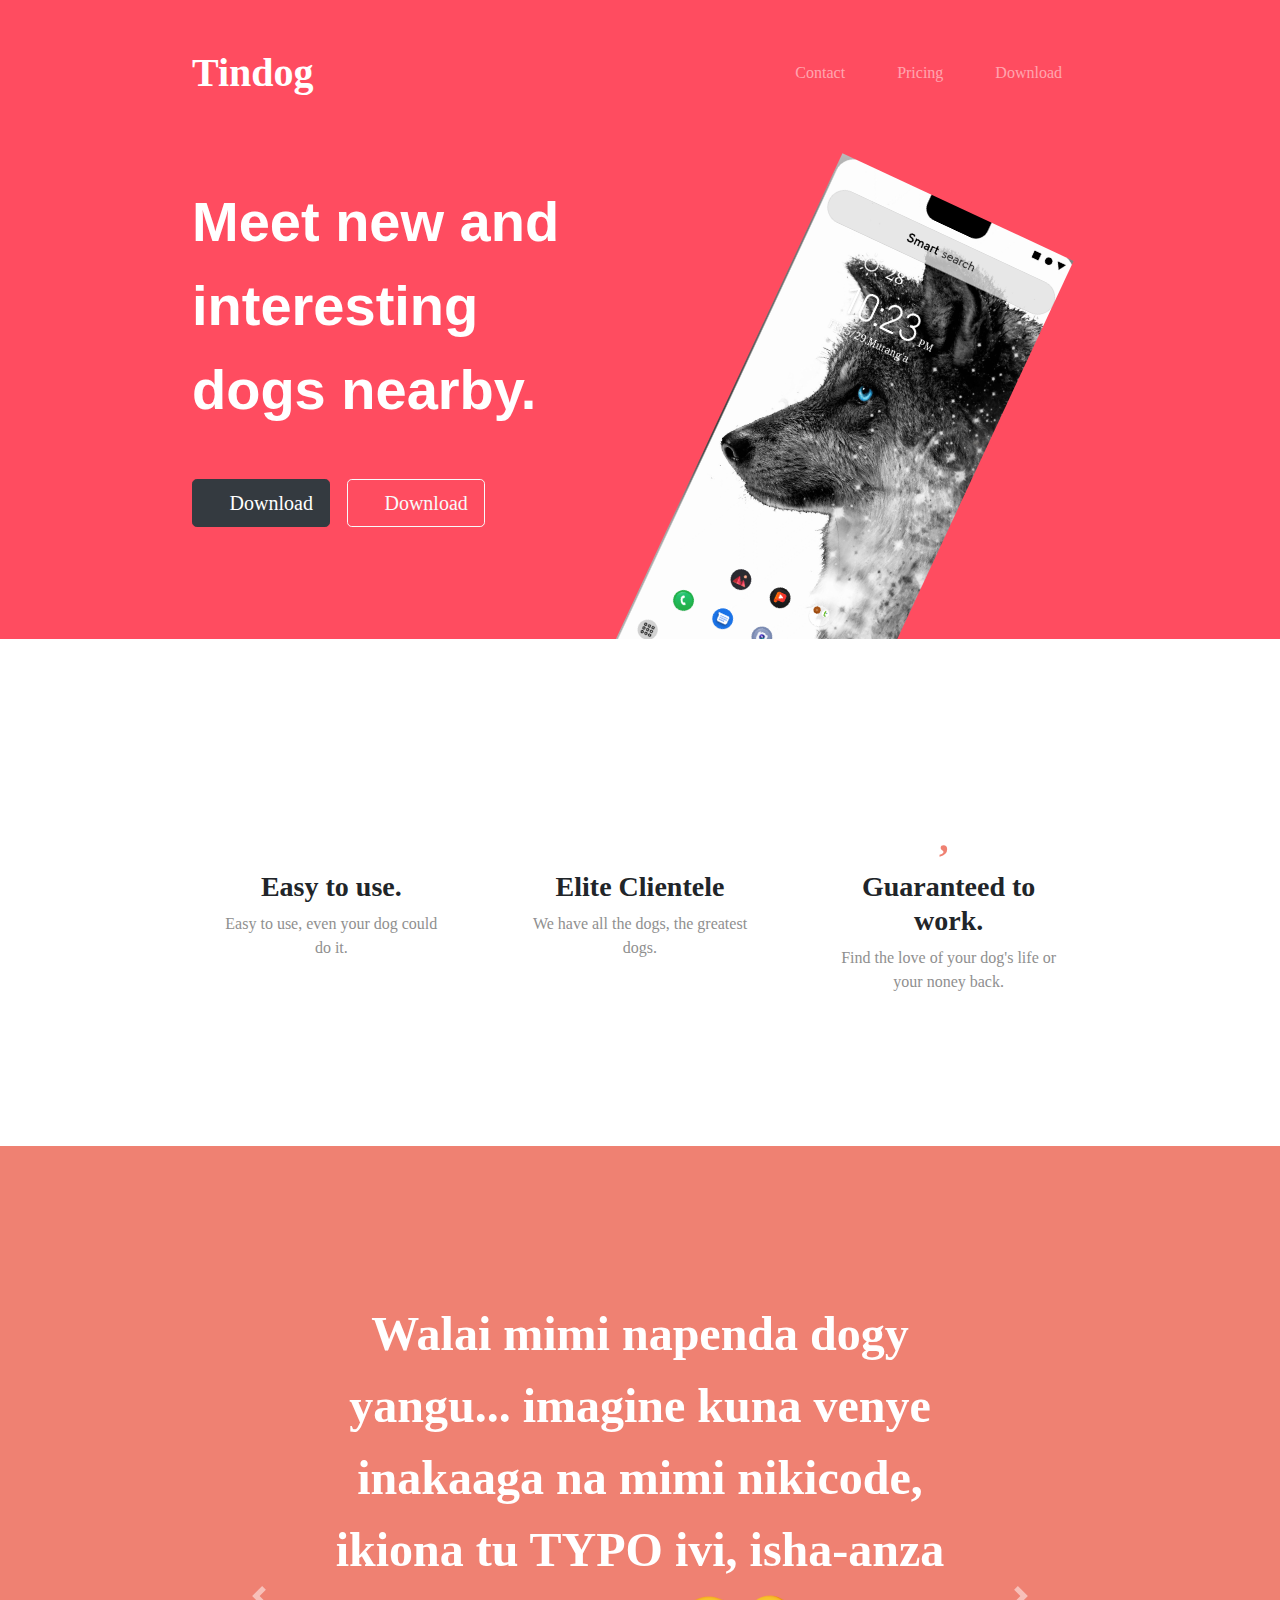
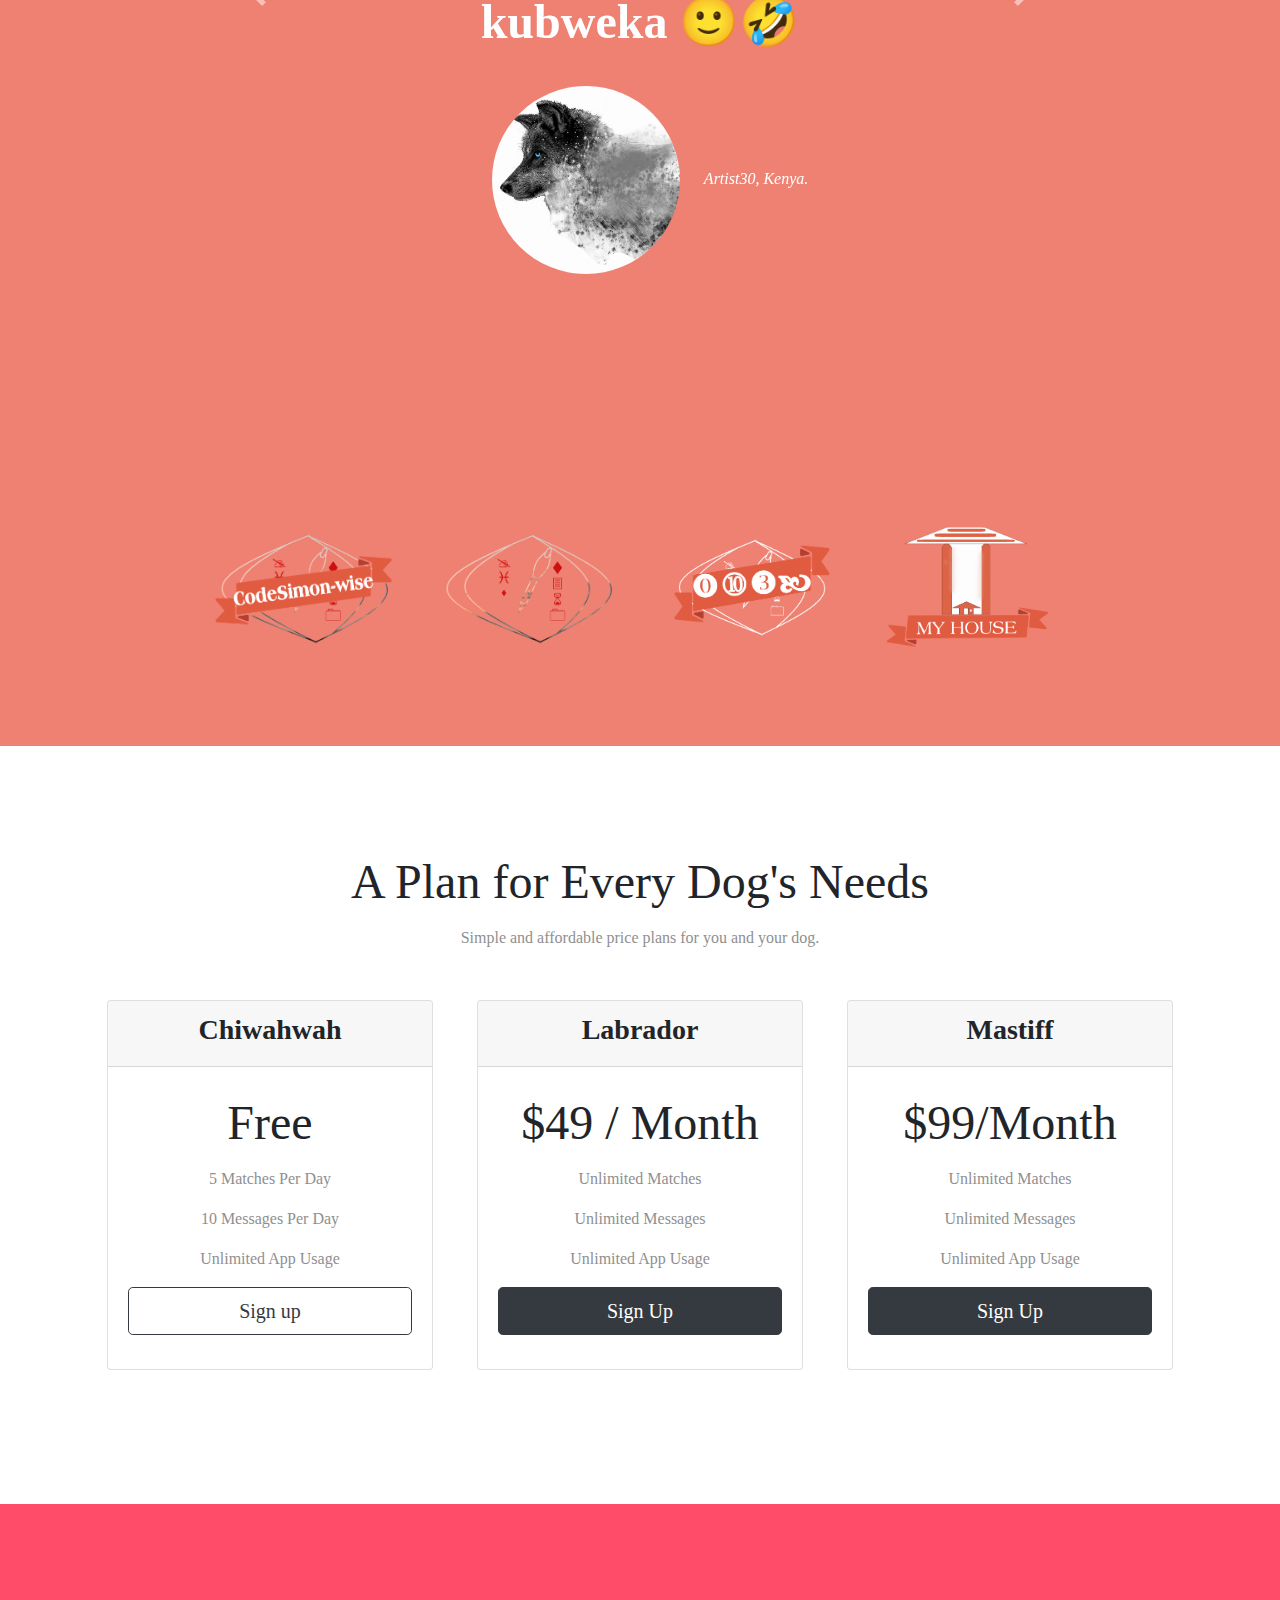
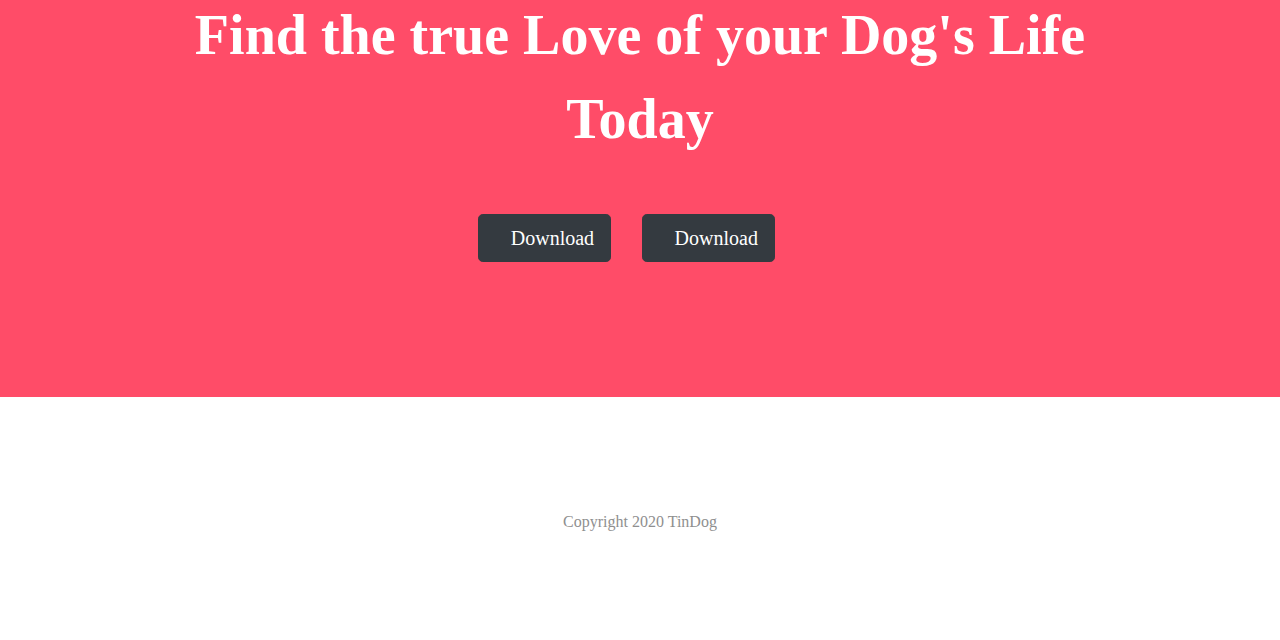
==== index.html @ 1082e6cc "First commit" ====
<!DOCTYPE html>
<html>

<head>
    <!-- Required meta tags -->
    <meta charset="utf-8">
    <meta name="viewport" content="width=device-width, intial-scale=1, shrink-to-fit=no">
    <title>tinDog</title>

    <!-- Bootstrap css -->
    <link href="https://stackpath.bootstrapcdn.com/font-awesome/4.7.0/css/font-awesome.min.css" rel="stylesheet" integrity="sha384-wvfXpqpZZVQGK6TAh5PVlGOfQNHSoD2xbE+QkPxCAFlNEevoEH3Sl0sibVcOQVnN" crossorigin="anonymous">
    <link rel="stylesheet" type="text/css" href="css/bootstrap.min.css">
    <!-- fontawesome icons link here -->
    <link rel="stylesheet" href="file:///home/simon/Desktop/web%20development/resources/fontawesome-free-5.15.2-web/css/all.css">
    <link rel="stylesheet" type="text/css" href="css/styles.css">

</head>

<body>

    <section id="title">
        <div class="container-fluid">

            <!-- Nav Bar -->

            <nav class="navbar navbar-expand-lg navbar-dark">

                <a href="#" class="navbar-brand">Tindog</a>

                <button class="navbar-toggler" type="button" data-toggle="collapse" data-target="#navbarTogglerDemo02" aria-controls="navbarTogglerDemo02" aria-expanded="false" aria-label="Toggle navigation">
                <span class="navbar-toggler-icon"></span>
            </button>

                <div class="collapse navbar-collapse" id="navbarTogglerDemo02">

                    <ul class="navbar-nav ml-auto">
                        <li class="nav-item">
                            <a href="#footer" class="nav-link">Contact</a>
                        </li>
                        <li class="nav-item">
                            <a href="#pricing" class="nav-link">Pricing</a>
                        </li>
                        <li class="nav-item">
                            <a href="#cta" class="nav-link">Download</a>
                        </li>
                    </ul>
                </div>
            </nav>

            <!-- Title -->
            <div class="row">
                <div class="col-lg-6">
                    <h1 class="firstTextLine">Meet new and interesting dogs nearby.</h1>
                    <button type="button" class="btn btn-dark btn-lg" class="download-button"><span class="fas fa-apple"></span> Download</button>
                    <button type="button" class="btn btn-outline-light btn-lg" class="download-button"><i class="fas fa-android"></i> Download</button>
                </div>

                <div class="col-lg-6">
                    <img class="title-image" src="images/samsungS21.png" alt="Samsung-S20">
                </div>

            </div>
        </div>

    </section>

    <!-- Features -->

    <section class="features">

        <div class="row">

            <div class="feature-box col-lg-4">
                <i class="icon fas fa-check-circle fa-4x"></i>
                <h3>Easy to use.</h3>
                <p>Easy to use, even your dog could do it.</p>
            </div>

            <div class="feature-box col-lg-4">
                <i class="icon fas fa-bullseye fa-4x"></i>
                <h3>Elite Clientele</h3>
                <p>We have all the dogs, the greatest dogs.</p>

            </div>
            <div class="feature-box col-lg-4">
                <i class="icon fas fa-heart fa-4x"></i>
                <h3>Guaranteed to work.</h3>
                <p>Find the love of your dog's life or your noney back.</p>
            </div>

        </div>

    </section>

    <!-- Testimonials -->

    <section id="testimonials">

        <div id="testimonial-carousel" class="carousel slide" data-ride="false">
            <div class="carousel-inner">
                <div class="carousel-item active">
                    <h2 class="neno">Walai mimi napenda dogy yangu... imagine kuna venye inakaaga na mimi nikicode, ikiona tu TYPO ivi, isha-anza kubweka 🙂🤣</h2>
                    <img class="dog1" src="images/dog1.jpg" alt="Dog-profile">
                    <em>Artist30, Kenya.</em>
                </div>

                <div class="carousel-item">
                    <h2 class="neno">Sasa mimi yangu ni bug-hunter, ikionaga tu ka-bug kwa CODE yangu ivi isha-anza kuteta!! 😎😎</h2>
                    <img class="dog1" src="images/dog6.jpg" alt="Dog-profile">
                    <em>Allan-dev, Kenya.</em>
                </div>

                <div class="carousel-item">
                    <h2 class="neno">Budah! mimi Dog yangu inakuwaga mziih. Kuna venye injuanga kunusa ka TOKEN inadai-isha man, kwanza meter ikiread to below 1.0 KW dogi haina amani 😂😂</h2>
                    <img class="dog1" src="images/dog7.jpg" alt="Dog-profile">
                    <em>Wolfstreet-63, Kenya.</em>
                </div>

                <div class="carousel-item">
                    <h2 class="neno">Sasa wagu inakuwaga kama wochi. Mtu akibisha tu mlango ivi CODE ikirun, kuna venye doggi yangu huwatoanisha mbaya saanah! 😎😎</h2>
                    <img class="dog1" src="images/dog8.jpg" alt="Dog-profile">
                    <em>Dr. Mich, Kenya.</em>
                </div>

                <div class="carousel-item">
                    <h2 class="neno">Doggi yangu nayo haitambuangi. but kuna venye huwa inanice saana CODE ikirun bila bug 😉😉</h2>
                    <img class="dog1" src="images/dog9.jpg" alt="Dog-profile">
                    <em>Shadow-Walker, Kenya.</em>
                </div>
            </div>

            <!-- Buttons -->

            <a class="carousel-control-prev" href="#testimonial-carousel" role="button" data-slide="prev">
                <span class="carousel-control-prev-icon"></span>
            </a>

            <a class="carousel-control-next" href="#testimonial-carousel" role="button" data-slide="next">
                <span class="carousel-control-next-icon"></span>
            </a>
        </div>

    </section>

    <!-- Press -->

    <section id="press">
        <img class="press-logo" src="images/codesimonwiselogo.png" alt="codesimonwiselogo">
        <img class="press-logo" src="images/symologo.png" alt="symologo">
        <img class="press-logo" src="images/sitelg.png" alt="sitelogo">
        <img class="press-logo" src="images/DONE.png" alt="">
    </section>

    <!-- Pricing -->

    <section id="pricing">

        <h2>A Plan for Every Dog's Needs</h2>
        <p>Simple and affordable price plans for you and your dog.</p>

        <div class="row">
            <!-- <div class="card-deck"> -->
            <div class="pricing-column col-lg-4 col-md-6">
                <div class="card">
                    <div class="card-header">
                        <h3>Chiwahwah</h3>
                    </div>
                    <div class="card-body">
                        <h2>Free</h2>
                        <p>5 Matches Per Day</p>
                        <p>10 Messages Per Day</p>
                        <p>Unlimited App Usage</p>
                        <button class="btn btn-lg btn-block btn-outline-dark" types="button">Sign up</button>

                    </div>
                </div>
            </div>

            <!-- Second-card -->
            <div class="pricing-column col-lg-4 col-md-6">

                <div class="card">
                    <div class="card-header">
                        <h3> Labrador</h3>
                    </div>
                    <div class="card-body">
                        <h2>$49 / Month</h2>
                        <p>Unlimited Matches</p>
                        <p>Unlimited Messages</p>
                        <p>Unlimited App Usage</p>
                        <button class="btn btn-lg btn-block btn-dark" type="button">Sign Up</button>
                    </div>
                </div>
            </div>

            <!-- third-card -->
            <div class="pricing-column col-lg-4">

                <div class="card">
                    <div class="card-header">
                        <h3>Mastiff</h3>
                    </div>
                    <div class="card-body">
                        <h2>$99/Month</h2>
                        <p>Unlimited Matches</p>
                        <p>Unlimited Messages</p>
                        <p>Unlimited App Usage</p>
                        <button class="btn btn-lg btn-block btn-dark" type="button">Sign Up</button>
                    </div>
                </div>
            </div>
            <!-- </div> -->
        </div>

    </section>

    <!-- Call to Action -->

    <section id="cta">
        <h3 class="cta-heading">Find the true Love of your Dog's Life Today</h3>
        <button class="btn btn-lg btn-dark" class="download-button" type="button"><span class="fas fa-apple"></span>Download</button>
        <button class="btn btn-lg btn-dark" class="download-button" type="button"><span class="fas fa-android"></span>Download</button>

    </section>

    <!-- Footer -->

    <footer id="footer">
        <i class="social-icon fab fa-facebook-f"></i>
        <i class="social-icon fab fa-twitter"></i>
        <i class="social-icon fab fa-instagram"></i>
        <i class="social-icon fab fa-envelope"></i>
        <p>Copyright 2020 TinDog</p>

    </footer>

    <!-- Optional JavaScript -->
    <!-- In the order; jQuery, popper.js bootstrap js-->
    <script src="js/bootstrap.min.js"></script>
    <script src="js/jquery.slim.min.js"></script>
    <script src="js/bootstrap.bundle.min.js"></script>
    <script src="js/tether.min.js"></script>
    <script src="js/fontawesome.js"></script>
</body>

</html>
---- css/styles.css ----
body {
    font-family: "Montserrat";
}

h2 {
    font-family: "Montserrat-Bold";
    font-size: 3rem;
    line-height: 1.5;
}

h3 {
    font-family: "Montserrat-Bold";
    font-weight: bolder;
}

p {
    color: #8f8f8f;
}

#title {
    background-color: #ff4c60;
    color: #fff;
    /* font-weight: bolder; */
}


/* Headings */

.firstTextLine {
    font-family: -apple-system, BlinkMacSystemFont, 'Segoe UI', Roboto, Oxygen, Ubuntu, Cantarell, 'Open Sans', 'Helvetica Neue', sans-serif;
    font-size: 3.5rem;
    line-height: 1.5;
    font-weight: bolder;
    padding: 0 0 4% 0;
}

.neno {
    font-weight: bolder;
}

.container-fluid {
    padding: 3% 15% 7%;
}


/* Navigation-bar */

.navbar {
    padding: 0 0 4.5rem;
}

.navbar-brand {
    font-size: 2.5rem;
    font-weight: bold;
}

.nav-item {
    padding: 0 18px;
}

.nav-link {
    font-family: "Montserrat-Light";
    font-weight: 1.2rem;
}

.btn {
    margin: 5% 3% 5% 0;
}

.title-image {
    width: 55%;
    transform: rotate(25deg);
    -webkit-transform: rotate(25deg);
    -moz-transform: rotate(25deg);
    -ms-transform: rotate(25deg);
    -o-transform: rotate(25deg);
    position: absolute;
    right: 30%;
}


/* Features */

.features {
    padding: 7% 15%;
    background-color: #fff;
    z-index: 1;
    position: relative;
}

.feature-box {
    text-align: center;
    padding: 5%;
}

.icon {
    color: #ef8172;
    margin-bottom: 1rem;
}

.icon:hover {
    color: #ff4c68;
}


/* Testimonials */

#testimonials {
    padding: 7% 15%;
    text-align: center;
    background-color: #ef8172;
    color: #fff;
}

.dog1 {
    width: 30%;
    border-radius: 100%;
    -webkit-border-radius: 100%;
    -moz-border-radius: 100%;
    -ms-border-radius: 100%;
    -o-border-radius: 100%;
    margin: 20px;
}

#press {
    background-color: #ef8172;
    text-align: center;
    padding: 3%;
}

.press-logo {
    width: 15%;
    margin: 20px 20px 50px;
}

.carousel-item {
    padding: 7% 15%;
}


/* Pricing section */

#pricing {
    padding: 100px;
    text-align: center;
}

.pricing-column {
    padding: 3% 2%;
}


/* CTA Action */

#cta {
    background-color: #ff4c68;
    color: #fff;
    padding: 7% 15%;
    text-align: center;
}

.cta-heading {
    font-family: "Montserrat-Black";
    font-size: 3.5rem;
    line-height: 1.5;
}


/* Footer section */

#footer {
    padding: 7% 15%;
    text-align: center;
}

.social-icon {
    margin: 20px 10px;
}

@media (max-width: 1028px) {
    #title {
        text-align: center;
    }
    .title-image {
        position: static;
        transform: rotate(0);
        -webkit-transform: rotate(0);
        -moz-transform: rotate(0);
        -ms-transform: rotate(0);
        -o-transform: rotate(0);
    }
}
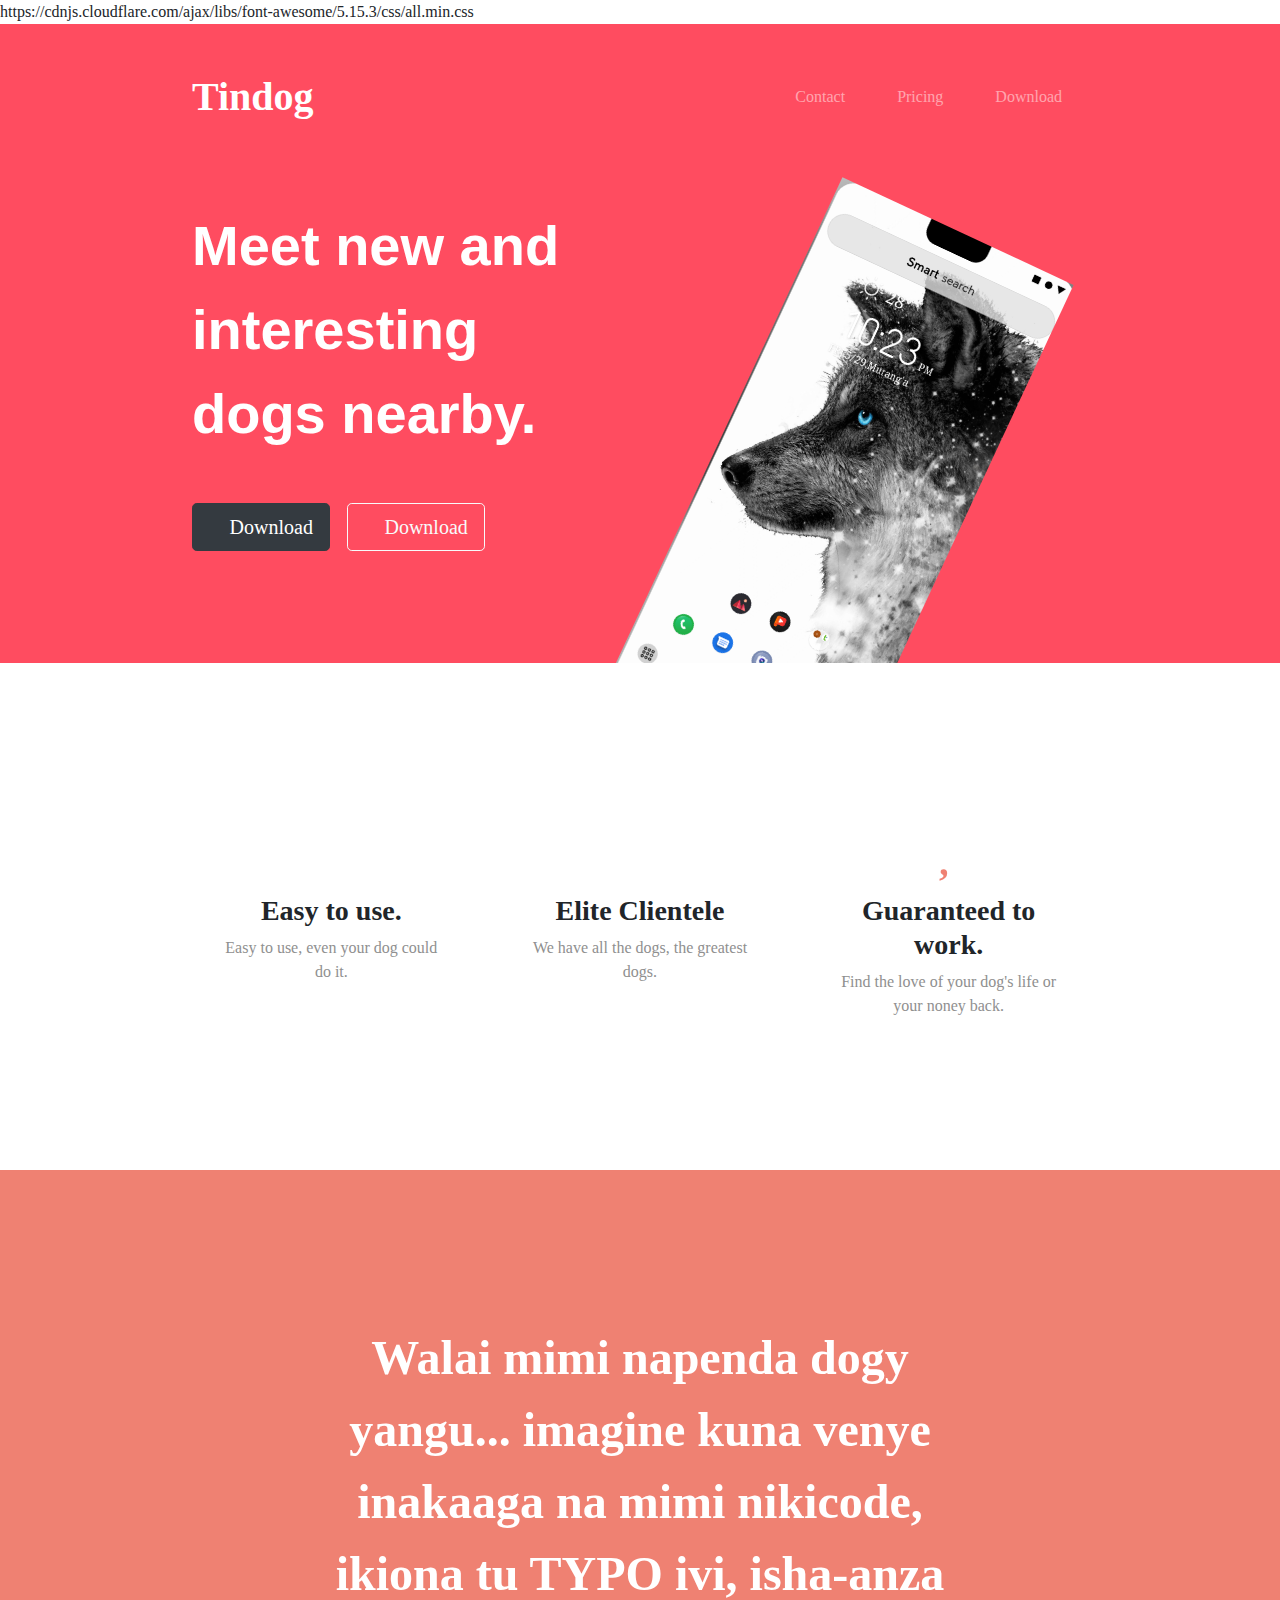
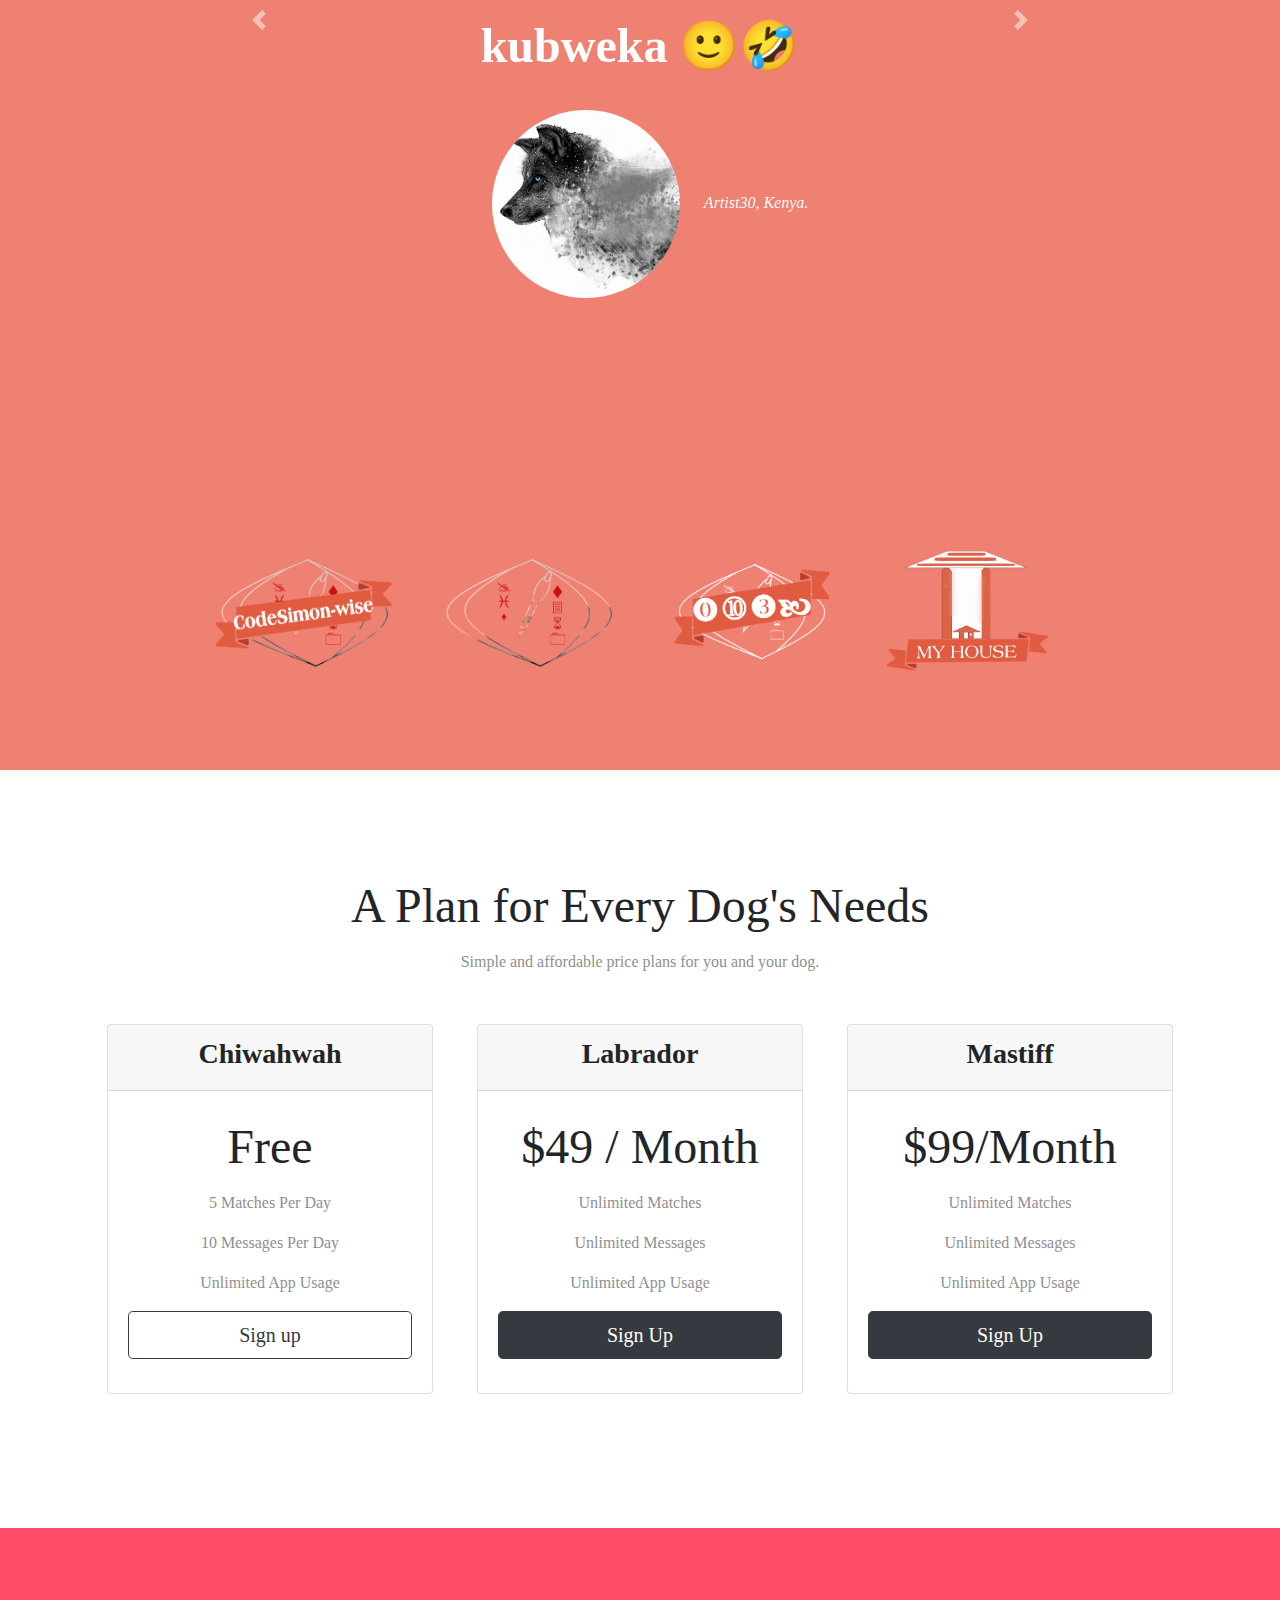
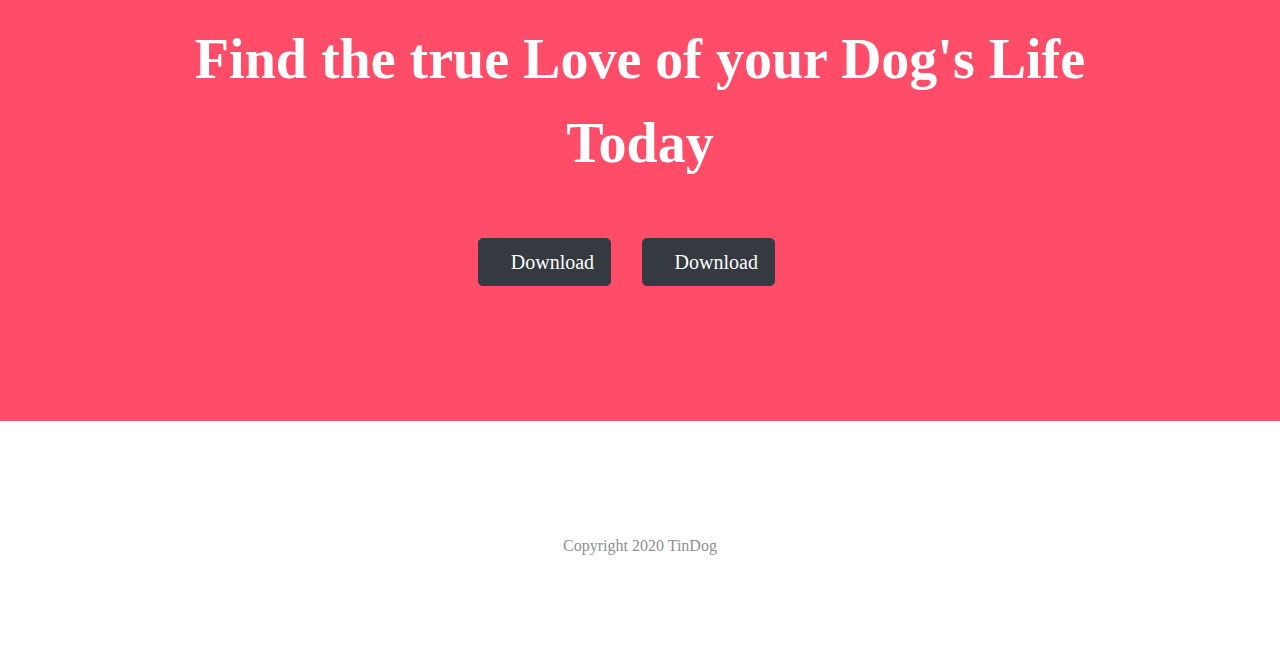
==== commit 92e26540: "modified cdn links" ====
--- a/index.html
+++ b/index.html
@@ -11,7 +11,7 @@
     <link href="https://stackpath.bootstrapcdn.com/font-awesome/4.7.0/css/font-awesome.min.css" rel="stylesheet" integrity="sha384-wvfXpqpZZVQGK6TAh5PVlGOfQNHSoD2xbE+QkPxCAFlNEevoEH3Sl0sibVcOQVnN" crossorigin="anonymous">
     <link rel="stylesheet" type="text/css" href="css/bootstrap.min.css">
     <!-- fontawesome icons link here -->
-    <link rel="stylesheet" href="file:///home/simon/Desktop/web%20development/resources/fontawesome-free-5.15.2-web/css/all.css">
+    https://cdnjs.cloudflare.com/ajax/libs/font-awesome/5.15.3/css/all.min.css
     <link rel="stylesheet" type="text/css" href="css/styles.css">
 
 </head>
@@ -28,8 +28,8 @@
                 <a href="#" class="navbar-brand">Tindog</a>
 
                 <button class="navbar-toggler" type="button" data-toggle="collapse" data-target="#navbarTogglerDemo02" aria-controls="navbarTogglerDemo02" aria-expanded="false" aria-label="Toggle navigation">
-                <span class="navbar-toggler-icon"></span>
-            </button>
+                    <span class="navbar-toggler-icon"></span>
+                </button>
 
                 <div class="collapse navbar-collapse" id="navbarTogglerDemo02">
 
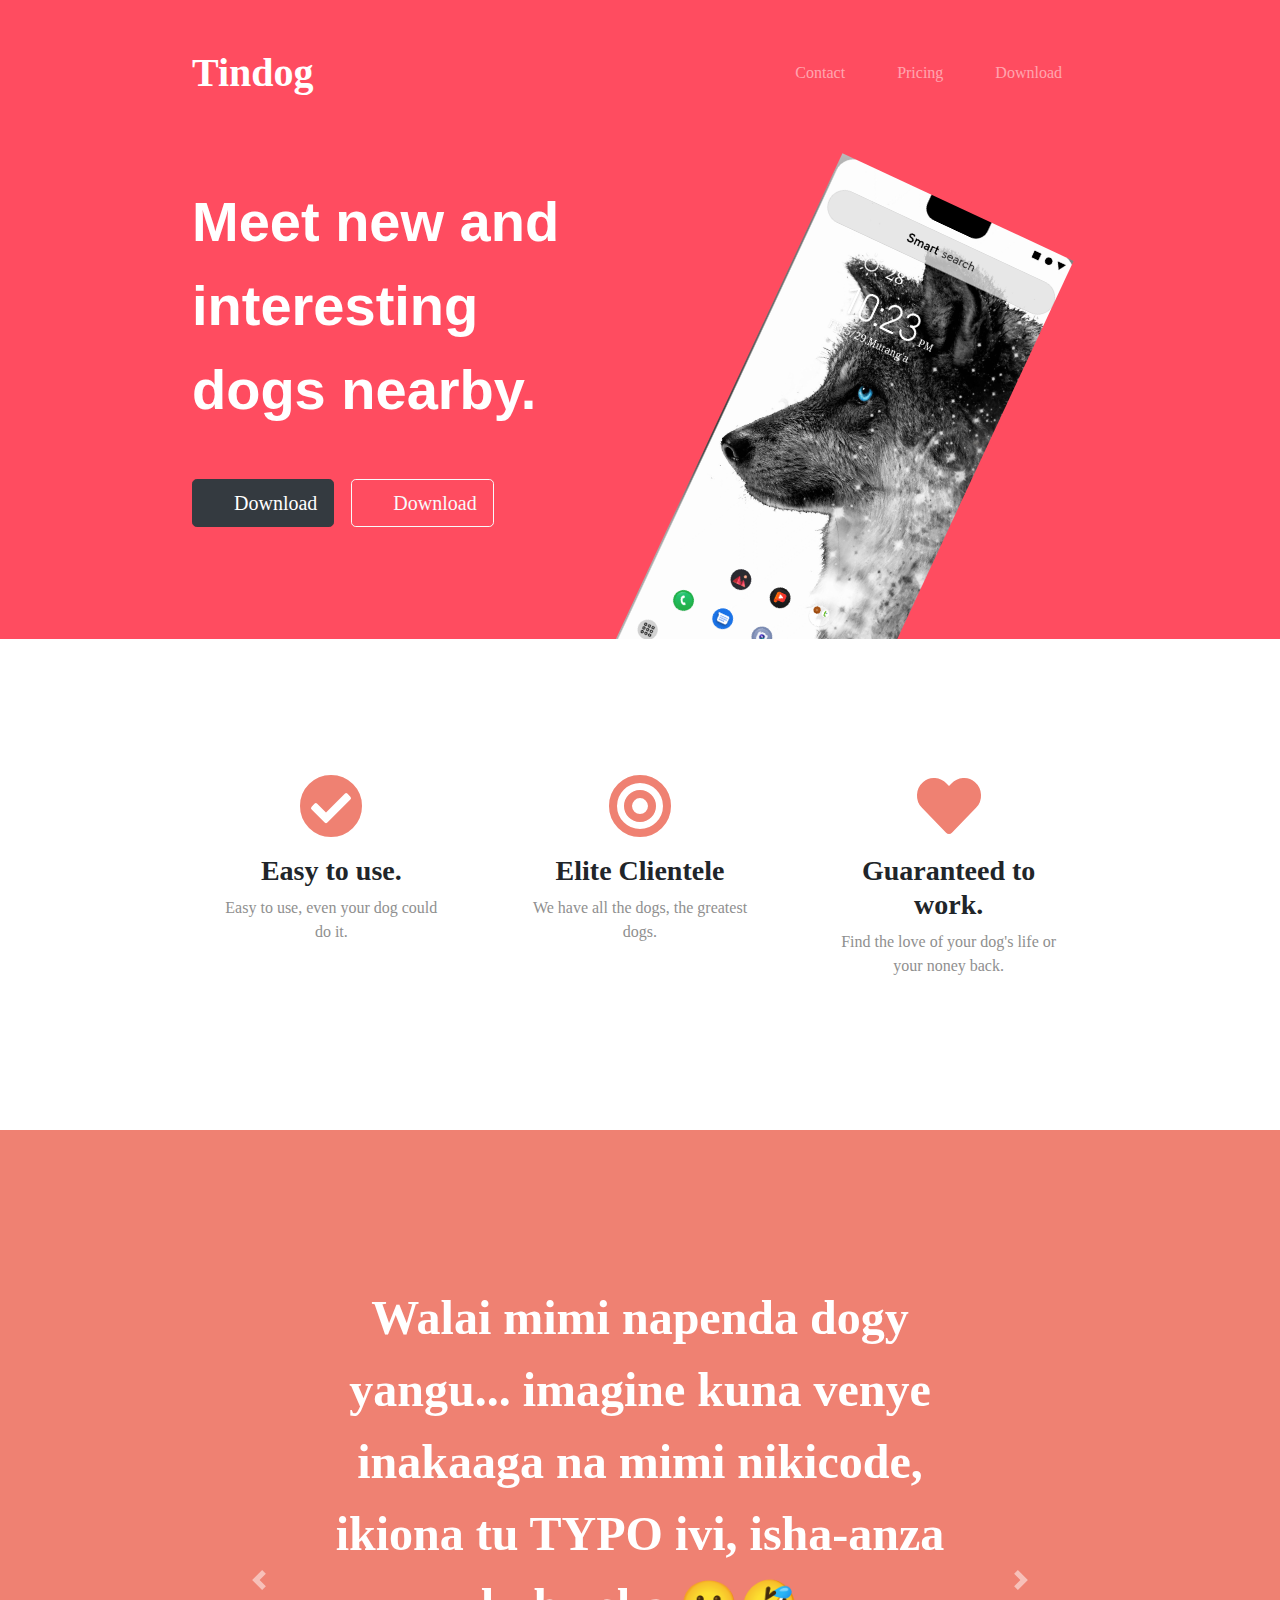
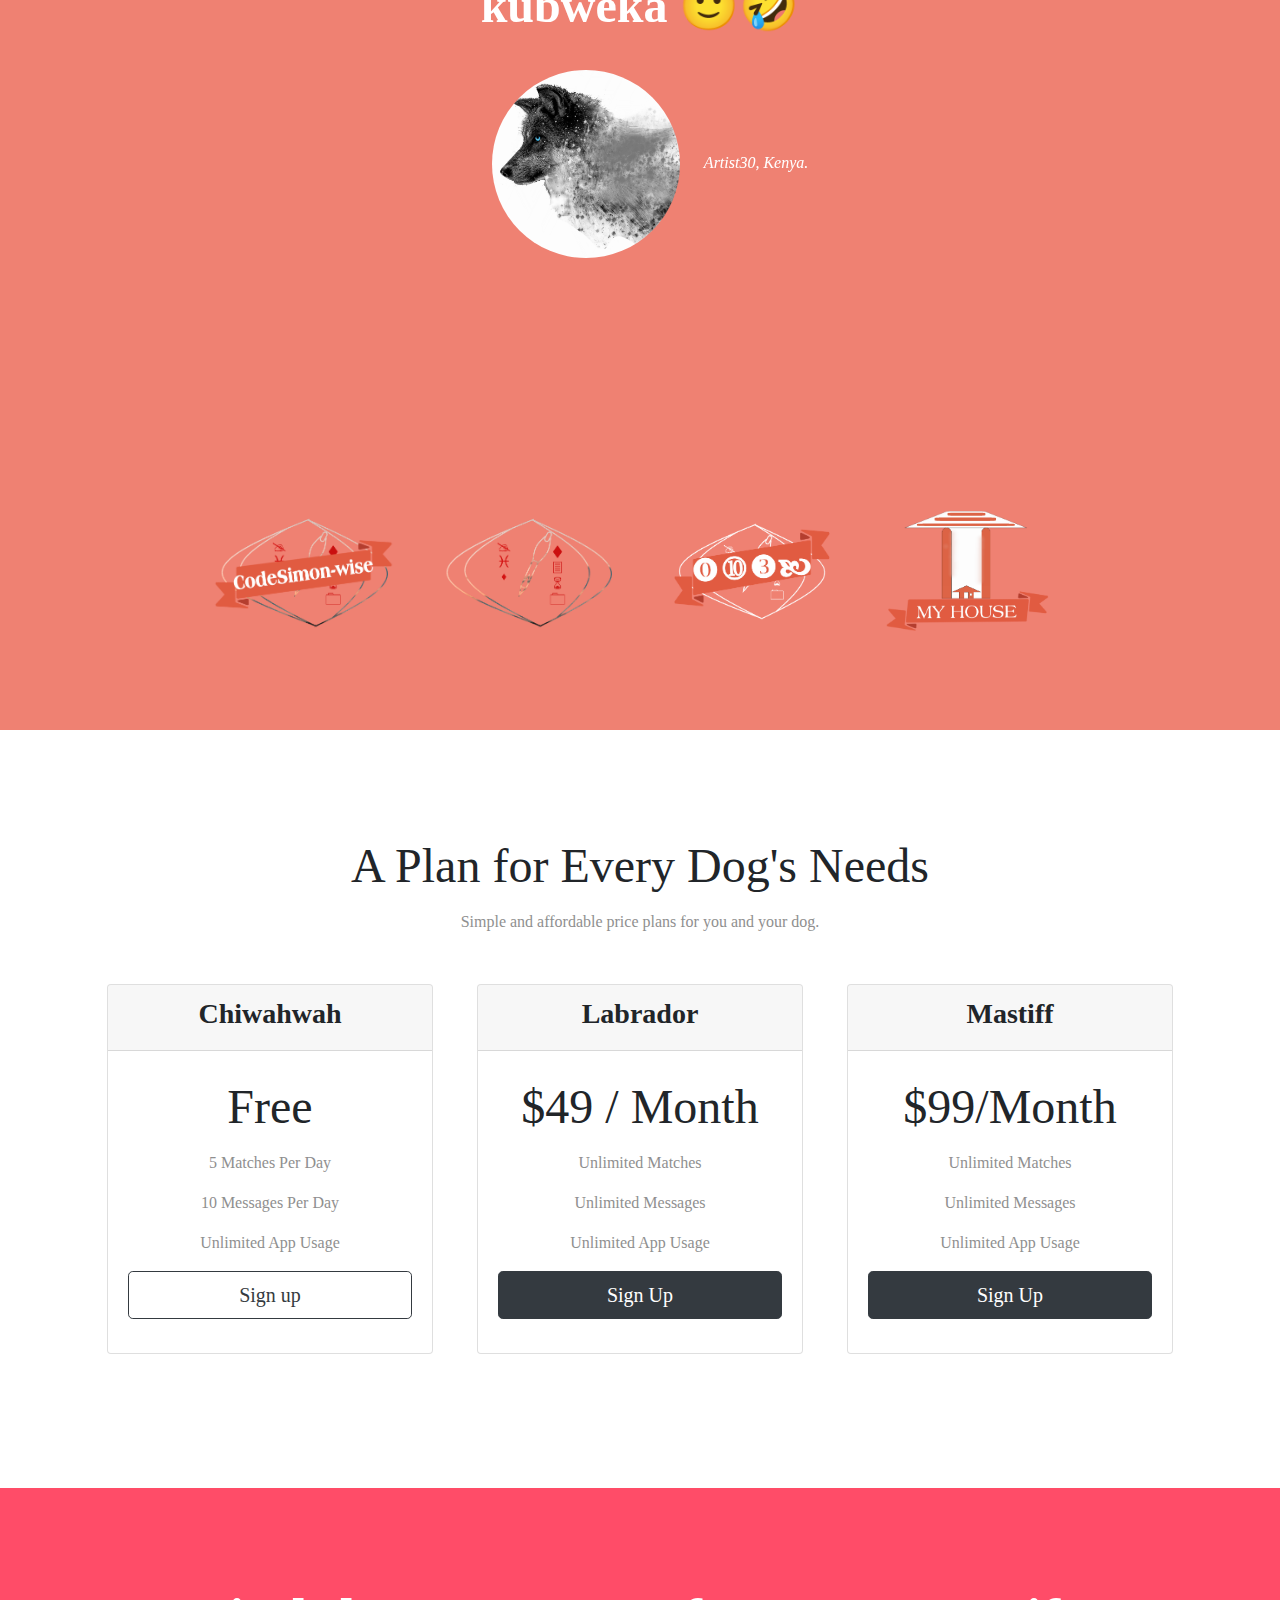
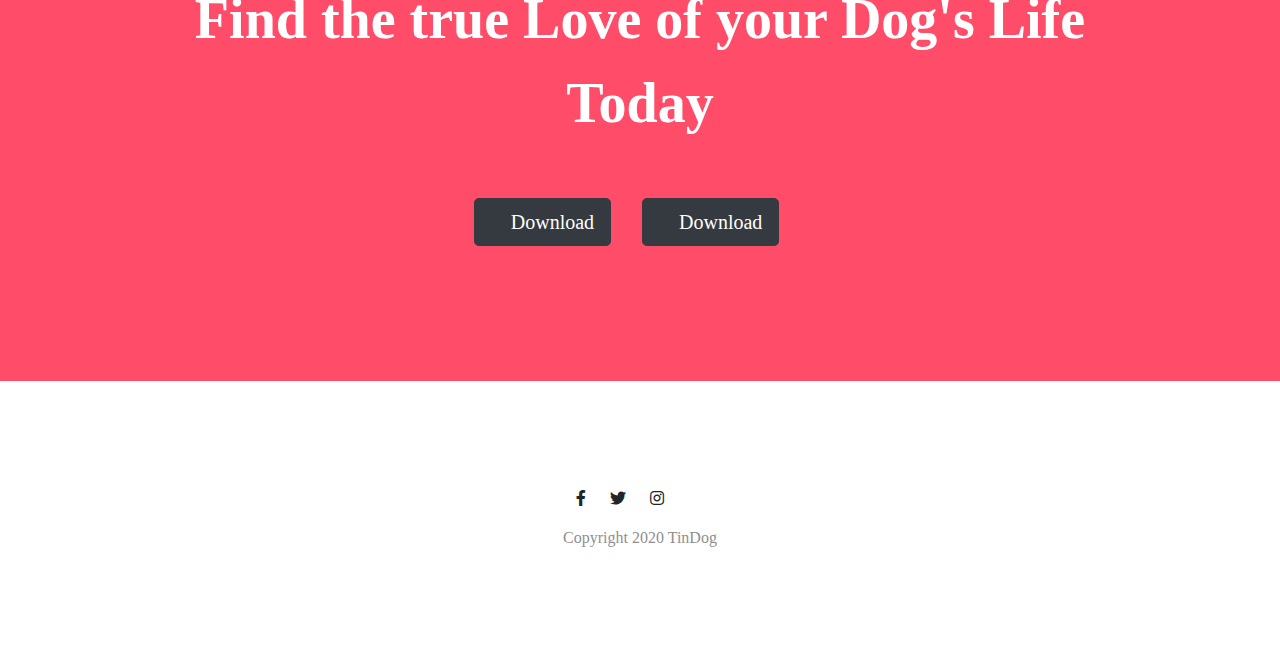
==== commit e49e9db8: "fix cdn links" ====
--- a/index.html
+++ b/index.html
@@ -11,7 +11,7 @@
     <link href="https://stackpath.bootstrapcdn.com/font-awesome/4.7.0/css/font-awesome.min.css" rel="stylesheet" integrity="sha384-wvfXpqpZZVQGK6TAh5PVlGOfQNHSoD2xbE+QkPxCAFlNEevoEH3Sl0sibVcOQVnN" crossorigin="anonymous">
     <link rel="stylesheet" type="text/css" href="css/bootstrap.min.css">
     <!-- fontawesome icons link here -->
-    https://cdnjs.cloudflare.com/ajax/libs/font-awesome/5.15.3/css/all.min.css
+    <link rel="stylesheet" href="https://cdnjs.cloudflare.com/ajax/libs/font-awesome/5.15.3/css/all.min.css">
     <link rel="stylesheet" type="text/css" href="css/styles.css">
 
 </head>
